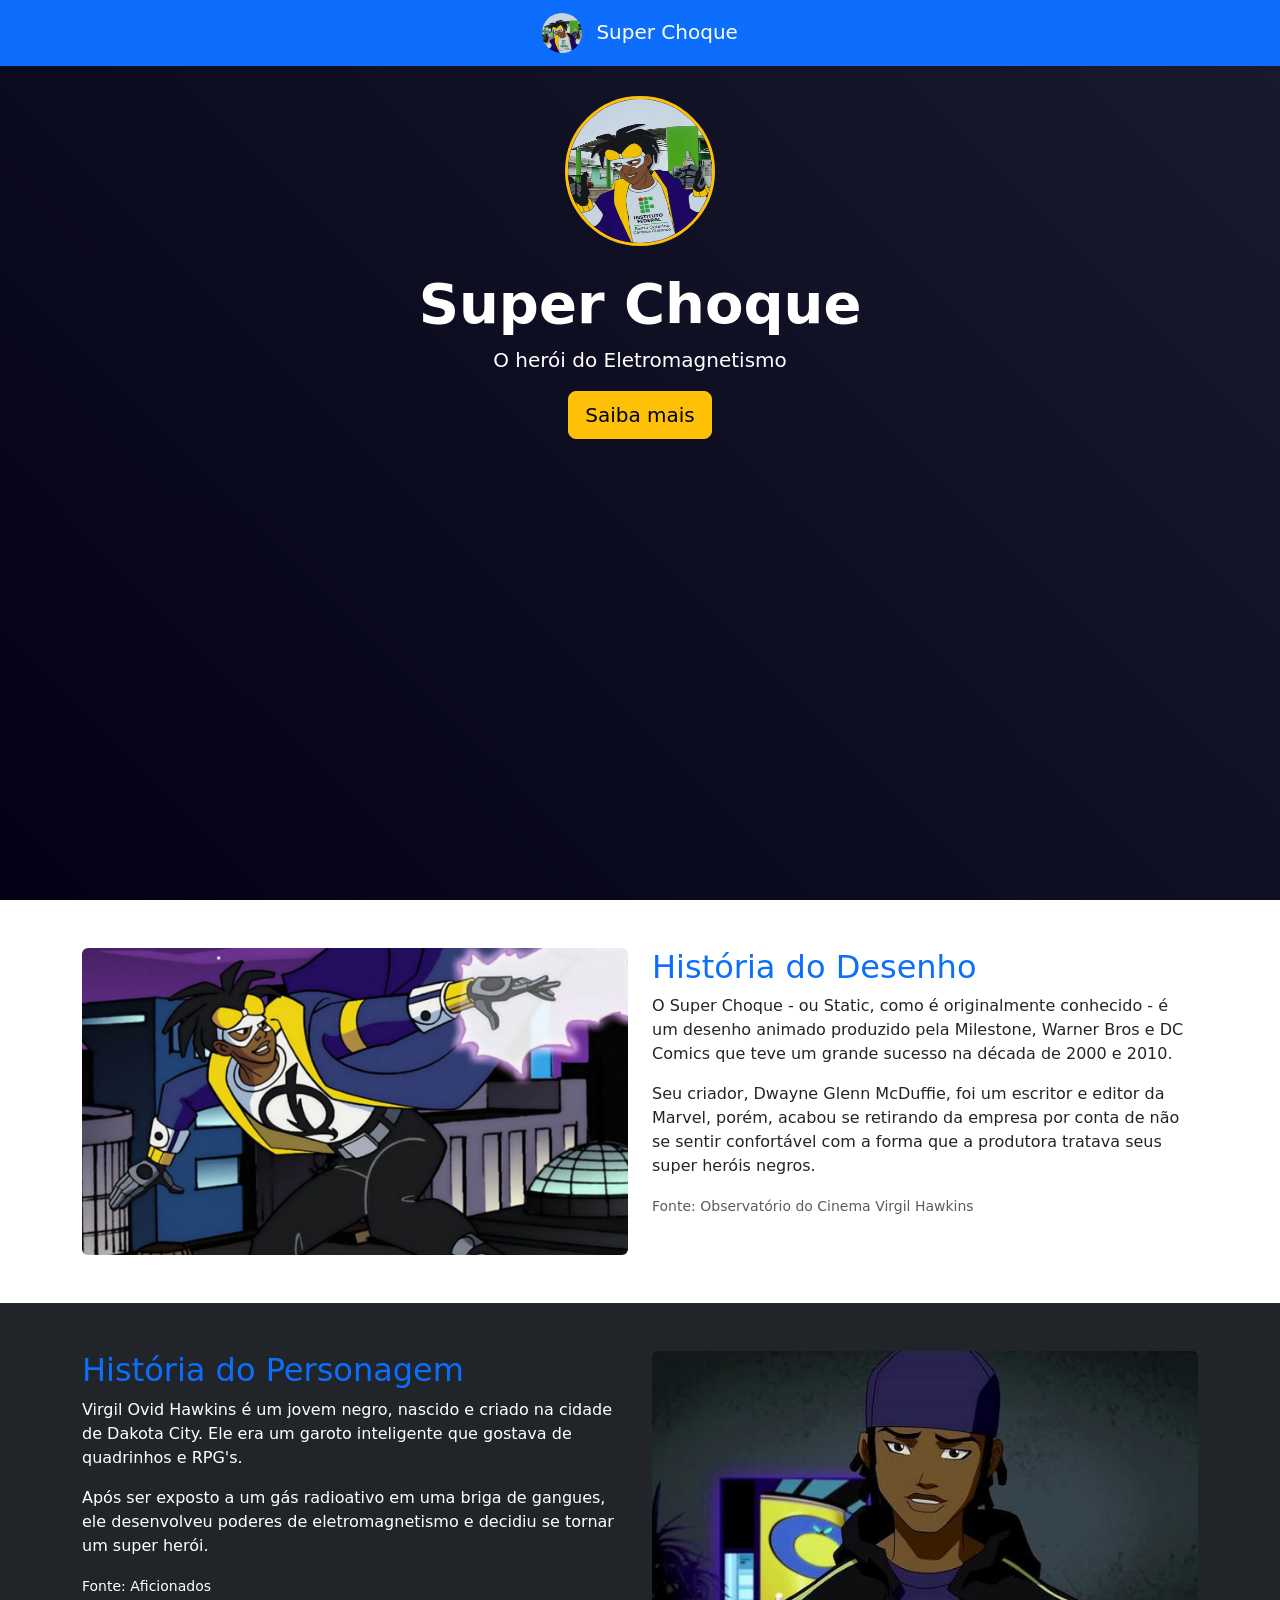
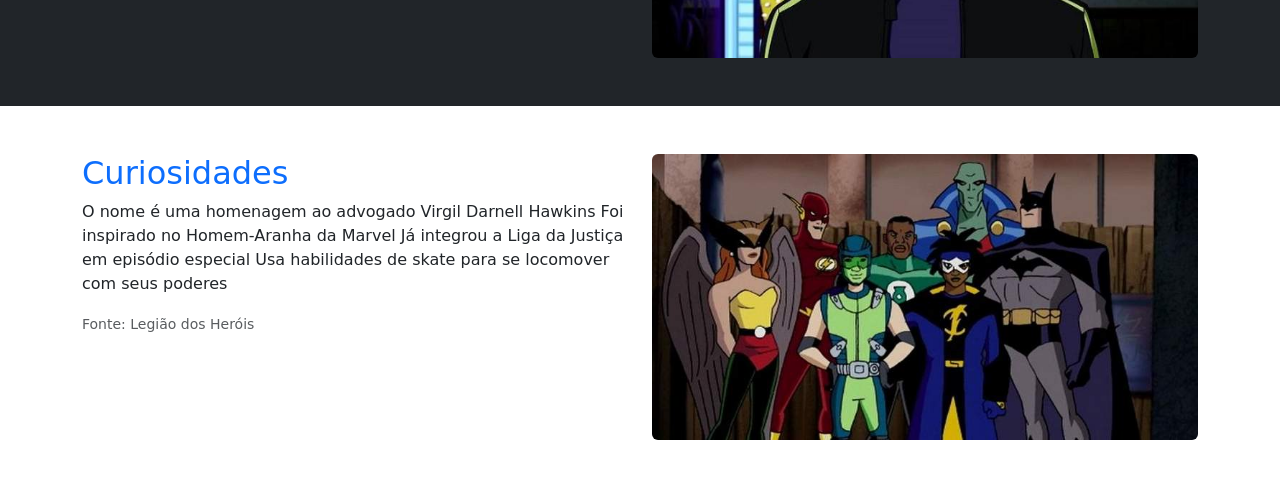
==== site_super_choque/index.html @ c6d55c63 "site super choque" ====
<!DOCTYPE html>
<html lang="en">
  <head>
    <meta charset="utf-8" />
    <meta name="viewport" content="width=device-width, initial-scale=1" />
    <title>Super Choque</title>
    <link
      href="https://cdn.jsdelivr.net/npm/bootstrap@5.3.8/dist/css/bootstrap.min.css"
      rel="stylesheet"
      integrity="sha384-sRIl4kxILFvY47J16cr9ZwB07vP4J8+LH7qKQnuqkuIAvNWLzeN8tE5YBujZqJLB"
      crossorigin="anonymous"
    />
    <link rel="stylesheet" href="css/style.css" />
  </head>
  <body>
    <!-- Menu de navegação -->
    <nav class="navbar navbar-dark bg-primary fixed-top">
      <div class="container">
        <a class="navbar-brand mx-auto" href="#">
          <img
            src="img/icone_tela_principal.png"
            width="40"
            height="40"
            alt="Super Choque"
            class="rounded-circle me-2"
          />
          Super Choque
        </a>
      </div>
    </nav>

    <!-- Seção Principal-->
    <header id="inicio" class="hero-section text-center text-white py-5">
      <div class="container mt-5">
        <img
          class="hero-image rounded-circle mb-4"
          src="img/icone_tela_principal.png"
          alt="super choque"
        />
        <h1 class="display-4 fw-bold">Super Choque</h1>
        <p class="lead">O herói do Eletromagnetismo</p>
        <a href="#" class="btn btn-warning btn-lg"> Saiba mais</a>
      </div>
    </header>

    <!-- Historia do desenho -->
    <main>
      <section id="historia" class="py-5">
        <div class="container">
          <div class="row">
            <div class="col-6">
              <img
                class="img-fluid rounded"
                src="img/historia.jpg"
                alt="Historia Super Choque"
              />
            </div>
            <div class="col-6">
              <h2 class="text-primary">História do Desenho</h2>
              <p>
                O Super Choque - ou Static, como é originalmente conhecido - é
                um desenho animado produzido pela Milestone, Warner Bros e DC
                Comics que teve um grande sucesso na década de 2000 e 2010.
              </p>

              <p>
                Seu criador, Dwayne Glenn McDuffie, foi um escritor e editor da
                Marvel, porém, acabou se retirando da empresa por conta de não
                se sentir confortável com a forma que a produtora tratava seus
                super heróis negros.
              </p>

              <p class="text-muted">
                <small>Fonte: Observatório do Cinema Virgil Hawkins</small>
              </p>
            </div>
          </div>
        </div>
      </section>

      <!-- Historia do personagem -->
      <section id="personagem" class="bg-dark text-white py-5">
        <div class="container">
          <div class="row">
            <div class="col-6 order-md-2">
              <img
                class="img-fluid rounded"
                src="img/historia2.jpg"
                alt="Historia Super Choque"
              />
            </div>
            <div class="col-6">
              <h2 class="text-primary">História do Personagem</h2>

              <p>
                Virgil Ovid Hawkins é um jovem negro, nascido e criado na cidade
                de Dakota City. Ele era um garoto inteligente que gostava de
                quadrinhos e RPG's.
              </p>
              <p>
                Após ser exposto a um gás radioativo em uma briga de gangues,
                ele desenvolveu poderes de eletromagnetismo e decidiu se tornar
                um super herói.
              </p>
              <p class="text-muted">
                <small class="text-white">Fonte: Aficionados</small>
              </p>
            </div>
          </div>
        </div>
      </section>

      <!-- Curiosidade -->
      <section id="personagem" class="py-5">
        <div class="container">
          <div class="row">
            <div class="col-6 order-md-2">
              <img
                class="img-fluid rounded"
                src="img/curiosidades.jpeg"
                alt="Historia Super Choque"
              />
            </div>
            <div class="col-6">
              <h2 class="text-primary">Curiosidades</h2>

              <p>
                O nome é uma homenagem ao advogado Virgil Darnell Hawkins Foi
                inspirado no Homem-Aranha da Marvel Já integrou a Liga da
                Justiça em episódio especial Usa habilidades de skate para se
                locomover com seus poderes
              </p>

              <p class="text-muted">
                <small>Fonte: Legião dos Heróis</small>
              </p>
            </div>
          </div>
        </div>
      </section>

      <!-- Super Poderes-->
    </main>

    <script
      src="https://cdn.jsdelivr.net/npm/bootstrap@5.3.8/dist/js/bootstrap.bundle.min.js"
      integrity="sha384-FKyoEForCGlyvwx9Hj09JcYn3nv7wiPVlz7YYwJrWVcXK/BmnVDxM+D2scQbITxI"
      crossorigin="anonymous"
    ></script>
  </body>
</html>
---- site_super_choque/css/style.css ----
:root {
  --azul-escuro: #020115;
  --amarelo: #ffc107;
}

.hero-image {
  width: 150px;
  height: 150px;
  border: 3px solid var(--amarelo);
}
.hero-section {
  background: linear-gradient(45deg, var(--azul-escuro), #1a1a2e);
  min-height: 100vh;
}
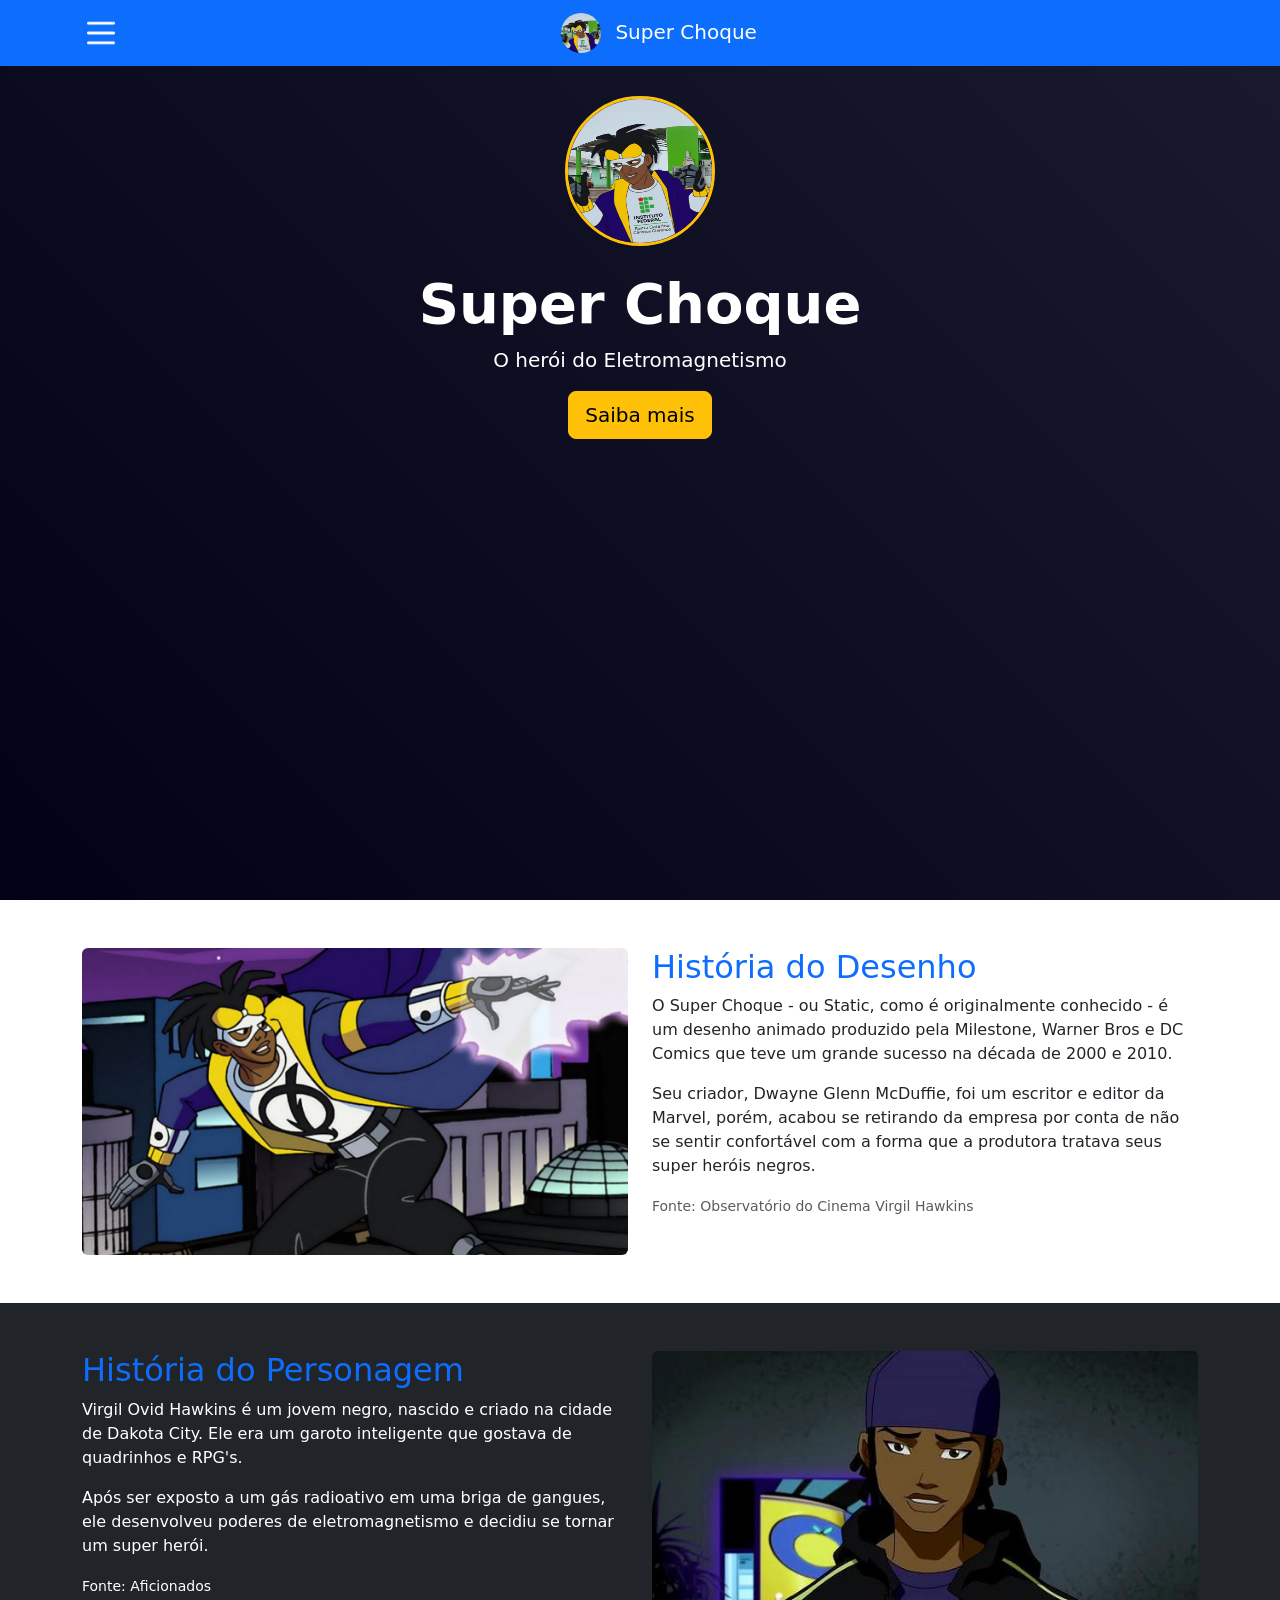
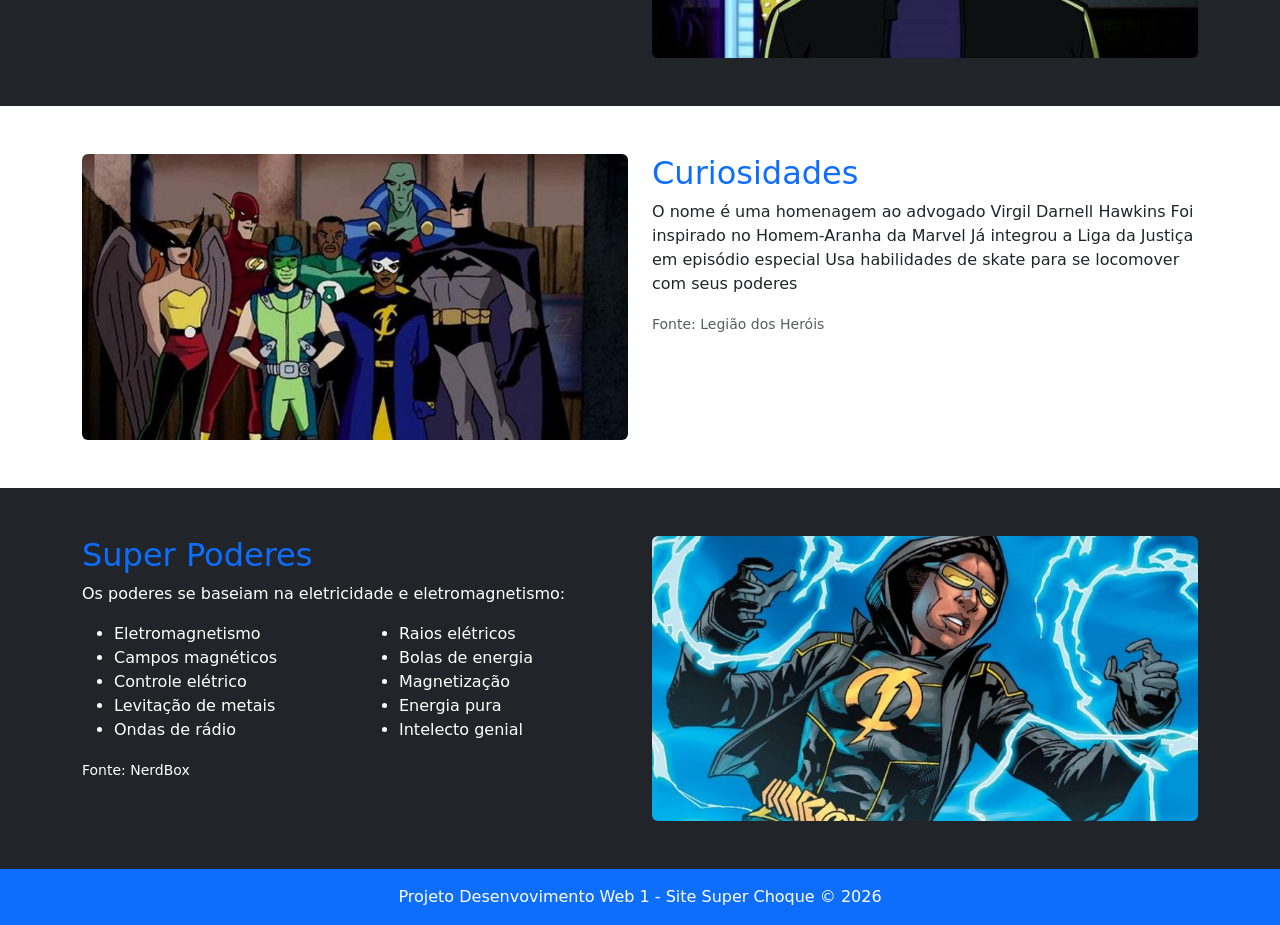
==== commit c185a724: "finalizando site super choque" ====
--- a/site_super_choque/index.html
+++ b/site_super_choque/index.html
@@ -1,4 +1,4 @@
-<!DOCTYPE html>
+<!doctype html>
 <html lang="en">
   <head>
     <meta charset="utf-8" />
@@ -11,11 +11,32 @@
       crossorigin="anonymous"
     />
     <link rel="stylesheet" href="css/style.css" />
+    <script src="js/menu.js"></script>
   </head>
   <body>
     <!-- Menu de navegação -->
+
+    <div id="menu-lateral" class="menu-lateral">
+      <ul class="menu-itens">
+        <li><a href="#inicio">Início</a></li>
+        <li><a href="#historia">História</a></li>
+        <li><a href="#personagem">Personagem</a></li>
+        <li><a href="#curiosidade">Curiosidade</a></li>
+        <li><a href="#poderes">Poderes</a></li>
+      </ul>
+    </div>
+
     <nav class="navbar navbar-dark bg-primary fixed-top">
       <div class="container">
+        <button class="btn-menu" onclick="showMenu()">
+          <img
+            id="img-menu"
+            src="img/icon-hamburger-menu.png"
+            width="28"
+            height="28"
+            alt="menu"
+          />
+        </button>
         <a class="navbar-brand mx-auto" href="#">
           <img
             src="img/icone_tela_principal.png"
@@ -111,10 +132,10 @@
       </section>
 
       <!-- Curiosidade -->
-      <section id="personagem" class="py-5">
-        <div class="container">
-          <div class="row">
-            <div class="col-6 order-md-2">
+      <section id="curiosidade" class="py-5">
+        <div class="container">
+          <div class="row">
+            <div class="col-6">
               <img
                 class="img-fluid rounded"
                 src="img/curiosidades.jpeg"
@@ -140,7 +161,56 @@
       </section>
 
       <!-- Super Poderes-->
+      <section id="poderes" class="bg-dark text-white py-5">
+        <div class="container">
+          <div class="row">
+            <div class="col-6">
+              <h2 class="text-primary">Super Poderes</h2>
+              <p>Os poderes se baseiam na eletricidade e eletromagnetismo:</p>
+
+              <div class="row">
+                <div class="col-6">
+                  <ul>
+                    <li>Eletromagnetismo</li>
+                    <li>Campos magnéticos</li>
+                    <li>Controle elétrico</li>
+                    <li>Levitação de metais</li>
+                    <li>Ondas de rádio</li>
+                  </ul>
+                </div>
+                <div class="col-6">
+                  <ul>
+                    <li>Raios elétricos</li>
+                    <li>Bolas de energia</li>
+                    <li>Magnetização</li>
+                    <li>Energia pura</li>
+                    <li>Intelecto genial</li>
+                  </ul>
+                </div>
+              </div>
+              <p class="text-muted">
+                <small class="text-white">Fonte: NerdBox</small>
+              </p>
+            </div>
+            <div class="col-6">
+              <img
+                class="img-fluid rounded"
+                src="img/super_poder.jpeg"
+                alt="Super Poder"
+              />
+            </div>
+          </div>
+        </div>
+      </section>
     </main>
+
+    <footer class="bg-primary text-white text-center py-3">
+      <div class="container">
+        <p class="mb-0">
+          Projeto Desenvovimento Web 1 - Site Super Choque &copy; 2026
+        </p>
+      </div>
+    </footer>
 
     <script
       src="https://cdn.jsdelivr.net/npm/bootstrap@5.3.8/dist/js/bootstrap.bundle.min.js"
--- a/site_super_choque/css/style.css
+++ b/site_super_choque/css/style.css
@@ -12,3 +12,54 @@
   background: linear-gradient(45deg, var(--azul-escuro), #1a1a2e);
   min-height: 100vh;
 }
+
+@media (max-width: 768px) {
+  .hero-image {
+    width: 120px;
+    height: 120px;
+  }
+}
+
+img {
+  transition: transform 0.3s;
+}
+
+img:hover {
+  transform: scale(1.05);
+}
+
+.btn-menu {
+  background: none;
+  border: none;
+  padding: 5px;
+}
+
+.menu-lateral {
+  position: fixed;
+  top: 0;
+  left: -250px;
+  width: 250px;
+  height: 100%;
+  background: var(--azul-escuro);
+  transition: left 0.3s;
+  padding-top: 80px;
+  z-index: 1000;
+}
+
+.menu-lateral.ativa {
+  left: 0;
+}
+
+.menu-lateral ul {
+  list-style: none;
+  padding: 0;
+  margin: 0;
+}
+
+.menu-lateral a {
+  color: white;
+  text-decoration: none;
+  display: block;
+  padding: 15px 20px;
+  border-bottom: 1px solid #1a1a2e;
+}
